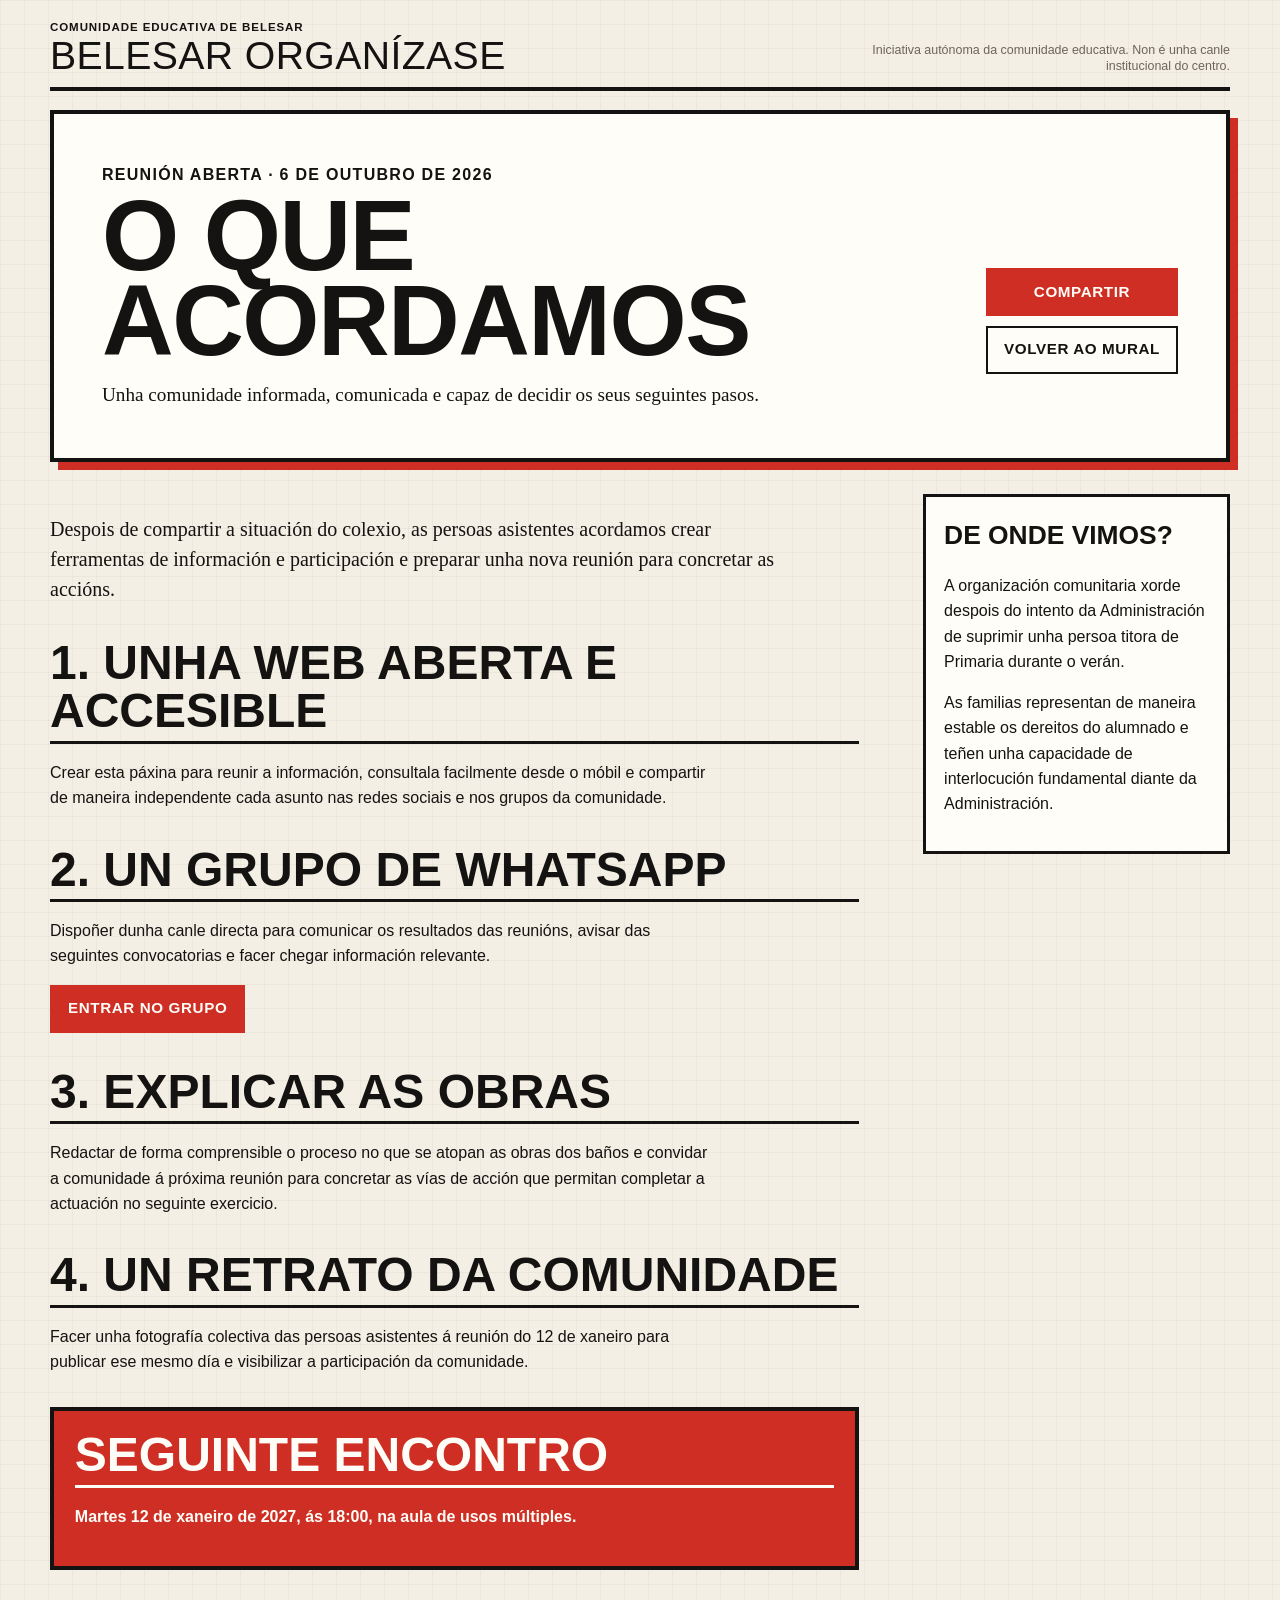
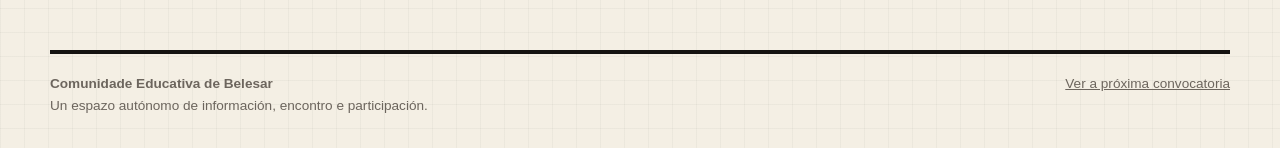
==== acordos/index.html @ 44ac3273 "Publicar web da comunidade educativa" ====
<!doctype html>
<html lang="gl">
  <head>
    <meta charset="utf-8">
    <meta name="viewport" content="width=device-width, initial-scale=1">
    <meta name="theme-color" content="#151311">
    <meta name="description" content="Acordos da reunión aberta da Comunidade Educativa de Belesar do 6 de outubro de 2026.">
    <meta property="og:title" content="Acordos da Comunidade Educativa de Belesar">
    <meta property="og:description" content="Información, participación, obras e próxima reunión da comunidade educativa.">
    <meta property="og:type" content="article">
    <title>Acordos da comunidade | Belesar organízase</title>
    <link rel="icon" type="image/png" href="../assets/icono-comunidade-belesar.png">
    <link rel="stylesheet" href="../assets/style.css">
    <script src="../assets/site.js" defer></script>
  </head>
  <body>
    <a class="skip-link" href="#contido">Ir ao contido</a>
    <header class="site-header">
      <a class="brand" href="../">
        <span class="brand-kicker">Comunidade Educativa de Belesar</span>
        <span class="brand-name">Belesar organízase</span>
      </a>
      <p class="header-note">Iniciativa autónoma da comunidade educativa. Non é unha canle institucional do centro.</p>
    </header>

    <main id="contido" class="page-shell">
      <header class="article-hero">
        <div>
          <span class="eyebrow">Reunión aberta · 6 de outubro de 2026</span>
          <h1>O que acordamos</h1>
          <p>Unha comunidade informada, comunicada e capaz de decidir os seus seguintes pasos.</p>
        </div>
        <div class="article-tools">
          <button class="button button-red" type="button" data-share data-share-title="Acordos da Comunidade Educativa de Belesar" data-share-text="Coñece os acordos da reunión aberta do 6 de outubro de 2026.">Compartir</button>
          <a class="button button-quiet" href="../">Volver ao mural</a>
          <p class="share-feedback" aria-live="polite"></p>
        </div>
      </header>

      <div class="article-body">
        <article class="article-main">
          <p class="lead">Despois de compartir a situación do colexio, as persoas asistentes acordamos crear ferramentas de información e participación e preparar unha nova reunión para concretar as accións.</p>

          <h2>1. Unha web aberta e accesible</h2>
          <p>Crear esta páxina para reunir a información, consultala facilmente desde o móbil e compartir de maneira independente cada asunto nas redes sociais e nos grupos da comunidade.</p>

          <h2>2. Un grupo de WhatsApp</h2>
          <p>Dispoñer dunha canle directa para comunicar os resultados das reunións, avisar das seguintes convocatorias e facer chegar información relevante.</p>
          <p><a class="button button-red" href="https://chat.whatsapp.com/Jjj1V3ggcwBAYQ2kE1mRBg" target="_blank" rel="noopener noreferrer">Entrar no grupo</a></p>

          <h2>3. Explicar as obras</h2>
          <p>Redactar de forma comprensible o proceso no que se atopan as obras dos baños e convidar a comunidade á próxima reunión para concretar as vías de acción que permitan completar a actuación no seguinte exercicio.</p>

          <h2>4. Un retrato da comunidade</h2>
          <p>Facer unha fotografía colectiva das persoas asistentes á reunión do 12 de xaneiro para publicar ese mesmo día e visibilizar a participación da comunidade.</p>

          <section class="demand">
            <h2>Seguinte encontro</h2>
            <p><strong>Martes 12 de xaneiro de 2027, ás 18:00, na aula de usos múltiples.</strong></p>
          </section>
        </article>

        <aside class="aside-card" aria-label="Orixe da iniciativa">
          <h2>De onde vimos?</h2>
          <p>A organización comunitaria xorde despois do intento da Administración de suprimir unha persoa titora de Primaria durante o verán.</p>
          <p>As familias representan de maneira estable os dereitos do alumnado e teñen unha capacidade de interlocución fundamental diante da Administración.</p>
        </aside>
      </div>
    </main>

    <footer class="site-footer">
      <p><strong>Comunidade Educativa de Belesar</strong><br>Un espazo autónomo de información, encontro e participación.</p>
      <p><a href="../proxima-asemblea/">Ver a próxima convocatoria</a></p>
    </footer>
  </body>
</html>
---- assets/style.css ----
:root {
  --ink: #151311;
  --paper: #f4efe4;
  --paper-light: #fffdf7;
  --red: #cf2e24;
  --line: #26221e;
  --muted: #6c655d;
  --max: 1180px;
}

* {
  box-sizing: border-box;
}

html {
  scroll-behavior: smooth;
}

body {
  margin: 0;
  color: var(--ink);
  background-color: var(--paper);
  background-image:
    linear-gradient(rgba(21, 19, 17, 0.035) 1px, transparent 1px),
    linear-gradient(90deg, rgba(21, 19, 17, 0.035) 1px, transparent 1px);
  background-size: 24px 24px;
  font-family: Arial, Helvetica, sans-serif;
  font-size: 1rem;
  line-height: 1.58;
}

a {
  color: inherit;
}

img {
  display: block;
  max-width: 100%;
}

button,
.button {
  min-height: 48px;
  border: 2px solid var(--ink);
  border-radius: 0;
  padding: 0.7rem 1rem;
  font: 800 0.95rem/1.1 Arial, Helvetica, sans-serif;
  text-transform: uppercase;
  letter-spacing: 0.04em;
  cursor: pointer;
}

.button {
  display: inline-flex;
  align-items: center;
  justify-content: center;
  text-decoration: none;
}

.button-primary {
  color: var(--paper-light);
  background: var(--ink);
}

.button-primary:hover,
.button-primary:focus-visible {
  color: var(--ink);
  background: var(--paper-light);
}

.button-red {
  color: var(--paper-light);
  background: var(--red);
  border-color: var(--red);
}

.button-red:hover,
.button-red:focus-visible {
  color: var(--red);
  background: var(--paper-light);
}

.button-quiet {
  color: var(--ink);
  background: transparent;
}

.button-quiet:hover,
.button-quiet:focus-visible {
  background: var(--ink);
  color: var(--paper-light);
}

:focus-visible {
  outline: 4px solid #2864d7;
  outline-offset: 3px;
}

.skip-link {
  position: absolute;
  left: 1rem;
  top: -10rem;
  z-index: 100;
  padding: 0.8rem 1rem;
  color: white;
  background: var(--ink);
}

.skip-link:focus {
  top: 1rem;
}

.site-header,
.page-shell,
.site-footer {
  width: min(calc(100% - 2rem), var(--max));
  margin-inline: auto;
}

.site-header {
  display: flex;
  align-items: flex-end;
  justify-content: space-between;
  gap: 1rem;
  padding: 1.15rem 0 0.8rem;
  border-bottom: 4px solid var(--ink);
}

.brand {
  color: var(--ink);
  text-decoration: none;
}

.brand-kicker,
.eyebrow,
.stamp,
.module-number,
.date-label {
  font-weight: 900;
  text-transform: uppercase;
  letter-spacing: 0.08em;
}

.brand-kicker {
  display: block;
  font-size: 0.72rem;
}

.brand-name {
  display: block;
  font-family: Impact, Haettenschweiler, "Arial Narrow Bold", sans-serif;
  font-size: clamp(1.55rem, 4vw, 2.45rem);
  line-height: 0.96;
  letter-spacing: 0.01em;
  text-transform: uppercase;
}

.header-note {
  max-width: 24rem;
  margin: 0;
  color: var(--muted);
  font-size: 0.78rem;
  line-height: 1.3;
  text-align: right;
}

.hero {
  display: grid;
  grid-template-columns: minmax(0, 1.45fr) minmax(270px, 0.7fr);
  gap: 0;
  margin: 1rem 0 2rem;
  border: 4px solid var(--ink);
  background: var(--paper-light);
  box-shadow: 10px 10px 0 var(--ink);
}

.hero-copy {
  padding: clamp(1.25rem, 4vw, 3rem);
  border-right: 4px solid var(--ink);
}

.hero h1,
.article-hero h1 {
  max-width: 13ch;
  margin: 0.35rem 0 1rem;
  font-family: Impact, Haettenschweiler, "Arial Narrow Bold", sans-serif;
  font-size: clamp(3.25rem, 9vw, 7.8rem);
  font-weight: 900;
  line-height: 0.86;
  letter-spacing: -0.015em;
  text-transform: uppercase;
}

.hero-deck {
  max-width: 42rem;
  margin: 0;
  font-family: Georgia, "Times New Roman", serif;
  font-size: clamp(1.08rem, 2vw, 1.45rem);
  line-height: 1.4;
}

.event-ticket {
  display: flex;
  flex-direction: column;
  justify-content: space-between;
  gap: 2rem;
  padding: 1.4rem;
  color: var(--paper-light);
  background: var(--red);
}

.event-ticket .stamp {
  display: inline-block;
  align-self: flex-start;
  padding: 0.3rem 0.45rem;
  border: 2px solid currentColor;
  transform: rotate(-2deg);
  font-size: 0.78rem;
}

.event-date {
  margin: 0;
  font-family: Impact, Haettenschweiler, "Arial Narrow Bold", sans-serif;
  font-size: clamp(3rem, 7vw, 5.8rem);
  line-height: 0.85;
  text-transform: uppercase;
}

.event-place {
  margin: 0.8rem 0 1.25rem;
  font-weight: 800;
  line-height: 1.3;
}

.event-ticket .button {
  width: 100%;
  color: var(--ink);
  background: var(--paper-light);
}

.event-ticket .button:hover,
.event-ticket .button:focus-visible {
  color: var(--paper-light);
  background: var(--ink);
}

.section-heading {
  display: flex;
  align-items: center;
  gap: 0.8rem;
  margin: 2.6rem 0 1rem;
  padding-bottom: 0.55rem;
  border-bottom: 4px solid var(--ink);
}

.section-heading h2 {
  margin: 0;
  font-family: Impact, Haettenschweiler, "Arial Narrow Bold", sans-serif;
  font-size: clamp(2rem, 5vw, 4rem);
  line-height: 1;
  text-transform: uppercase;
}

.section-marker {
  display: grid;
  flex: 0 0 auto;
  width: 2.4rem;
  height: 2.4rem;
  place-items: center;
  color: var(--paper-light);
  background: var(--red);
  font-weight: 900;
}

.mural-grid {
  display: grid;
  grid-template-columns: repeat(12, 1fr);
  gap: 1rem;
}

.module {
  position: relative;
  display: flex;
  min-height: 19rem;
  flex-direction: column;
  padding: 1.2rem;
  border: 3px solid var(--ink);
  background: var(--paper-light);
}

.module:nth-child(1),
.module:nth-child(4) {
  grid-column: span 7;
}

.module:nth-child(2),
.module:nth-child(3) {
  grid-column: span 5;
}

.module-number {
  color: var(--red);
  font-size: 0.78rem;
}

.module h3 {
  max-width: 14ch;
  margin: 0.7rem 0;
  font-family: Impact, Haettenschweiler, "Arial Narrow Bold", sans-serif;
  font-size: clamp(2.1rem, 4vw, 3.7rem);
  line-height: 0.95;
  text-transform: uppercase;
}

.module p {
  max-width: 42rem;
  margin: 0 0 1rem;
}

.module-actions {
  display: flex;
  flex-wrap: wrap;
  gap: 0.55rem;
  margin-top: auto;
  padding-top: 1rem;
}

.whatsapp-panel {
  display: grid;
  grid-template-columns: minmax(170px, 260px) minmax(0, 1fr);
  gap: clamp(1.25rem, 4vw, 3rem);
  align-items: center;
  margin: 2rem 0;
  padding: clamp(1rem, 4vw, 2.5rem);
  border: 4px solid var(--ink);
  background: var(--ink);
  color: var(--paper-light);
}

.group-icon {
  overflow: hidden;
  aspect-ratio: 1;
  border: 5px solid var(--paper-light);
  border-radius: 50%;
  background: var(--paper-light);
}

.group-icon img {
  width: 100%;
  height: 100%;
  object-fit: cover;
}

.whatsapp-panel h2 {
  margin: 0 0 0.5rem;
  font-family: Impact, Haettenschweiler, "Arial Narrow Bold", sans-serif;
  font-size: clamp(2rem, 5vw, 4.5rem);
  line-height: 0.95;
  text-transform: uppercase;
}

.whatsapp-panel p {
  max-width: 45rem;
}

.photo-note {
  margin: 2rem 0;
  padding: 1.2rem;
  border-top: 4px solid var(--red);
  border-bottom: 4px solid var(--red);
  font-family: Georgia, "Times New Roman", serif;
  font-size: 1.2rem;
  font-weight: 700;
  text-align: center;
}

.site-footer {
  display: grid;
  grid-template-columns: 1fr auto;
  gap: 1rem;
  margin-top: 3rem;
  padding: 1.2rem 0 2rem;
  border-top: 4px solid var(--ink);
  color: var(--muted);
  font-size: 0.85rem;
}

.site-footer p {
  margin: 0;
}

.article-hero {
  display: grid;
  grid-template-columns: minmax(0, 1fr) auto;
  gap: 1.5rem;
  align-items: end;
  margin: 1.2rem 0 2rem;
  padding: clamp(1.3rem, 4vw, 3rem);
  border: 4px solid var(--ink);
  background: var(--paper-light);
  box-shadow: 8px 8px 0 var(--red);
}

.article-hero h1 {
  max-width: 16ch;
  font-size: clamp(2.8rem, 8vw, 6.2rem);
}

.article-hero p {
  max-width: 45rem;
  margin: 0;
  font-family: Georgia, "Times New Roman", serif;
  font-size: 1.2rem;
}

.article-tools {
  display: flex;
  flex-direction: column;
  gap: 0.6rem;
  min-width: 12rem;
}

.article-body {
  display: grid;
  grid-template-columns: minmax(0, 1fr) minmax(250px, 0.38fr);
  gap: clamp(1.5rem, 5vw, 4rem);
  align-items: start;
}

.article-main {
  min-width: 0;
}

.article-main h2,
.article-main h3,
.aside-card h2 {
  font-family: Impact, Haettenschweiler, "Arial Narrow Bold", sans-serif;
  text-transform: uppercase;
}

.article-main h2 {
  margin: 2.2rem 0 0.7rem;
  padding-bottom: 0.35rem;
  border-bottom: 3px solid var(--ink);
  font-size: clamp(1.8rem, 4vw, 3rem);
  line-height: 1;
}

.article-main h3 {
  margin: 1.5rem 0 0.4rem;
  font-size: 1.45rem;
}

.article-main p,
.article-main li {
  max-width: 74ch;
}

.article-main li + li {
  margin-top: 0.45rem;
}

.lead {
  font-family: Georgia, "Times New Roman", serif;
  font-size: 1.25rem;
  line-height: 1.5;
}

.timeline {
  margin: 1.5rem 0;
  border-left: 5px solid var(--red);
}

.timeline-step {
  position: relative;
  padding: 0.25rem 0 1.4rem 1.4rem;
}

.timeline-step::before {
  content: "";
  position: absolute;
  left: -0.72rem;
  top: 0.35rem;
  width: 0.9rem;
  height: 0.9rem;
  border: 3px solid var(--paper);
  background: var(--red);
}

.timeline-step:last-child {
  padding-bottom: 0.2rem;
}

.timeline-step h3,
.timeline-step p {
  margin-top: 0;
}

.demand {
  margin: 2rem 0;
  padding: 1.3rem;
  border: 4px solid var(--ink);
  background: var(--red);
  color: var(--paper-light);
}

.demand h2 {
  border-color: currentColor;
  margin-top: 0;
}

.aside-card {
  position: sticky;
  top: 1rem;
  padding: 1.15rem;
  border: 3px solid var(--ink);
  background: var(--paper-light);
}

.aside-card h2 {
  margin: 0 0 0.8rem;
  font-size: 1.65rem;
}

.fact-list {
  margin: 0;
  padding: 0;
  list-style: none;
}

.fact-list li {
  padding: 0.75rem 0;
  border-top: 1px solid var(--ink);
}

.fact-list strong {
  display: block;
  color: var(--red);
  text-transform: uppercase;
  letter-spacing: 0.04em;
}

.source-note {
  margin: 2rem 0 0;
  padding: 1rem;
  border-left: 5px solid var(--ink);
  background: rgba(255, 253, 247, 0.74);
  color: var(--muted);
  font-size: 0.9rem;
}

.source-note a {
  font-weight: 700;
}

.share-feedback {
  min-height: 1.4em;
  margin: 0.4rem 0 0;
  color: var(--muted);
  font-size: 0.85rem;
}

@media (max-width: 820px) {
  .hero,
  .article-hero,
  .article-body {
    grid-template-columns: 1fr;
  }

  .hero-copy {
    border-right: 0;
    border-bottom: 4px solid var(--ink);
  }

  .module:nth-child(n) {
    grid-column: 1 / -1;
  }

  .article-tools {
    flex-direction: row;
    flex-wrap: wrap;
  }

  .aside-card {
    position: static;
  }
}

@media (max-width: 600px) {
  body {
    background-size: 18px 18px;
  }

  .site-header {
    align-items: flex-start;
    flex-direction: column;
  }

  .header-note {
    text-align: left;
  }

  .hero {
    box-shadow: 6px 6px 0 var(--ink);
  }

  .hero h1 {
    font-size: clamp(3rem, 18vw, 5rem);
  }

  .event-ticket {
    gap: 1rem;
  }

  .module {
    min-height: 0;
  }

  .whatsapp-panel {
    grid-template-columns: 1fr;
    text-align: center;
  }

  .group-icon {
    width: min(68vw, 240px);
    margin-inline: auto;
  }

  .site-footer {
    grid-template-columns: 1fr;
  }

  .article-hero {
    box-shadow: 5px 5px 0 var(--red);
  }

  .article-tools,
  .article-tools .button {
    width: 100%;
  }
}

@media (prefers-reduced-motion: reduce) {
  html {
    scroll-behavior: auto;
  }
}

@media print {
  body {
    background: white;
  }

  .site-header,
  .article-tools,
  .button,
  .site-footer {
    display: none !important;
  }

  .hero,
  .article-hero,
  .module,
  .whatsapp-panel,
  .aside-card,
  .demand {
    box-shadow: none;
    break-inside: avoid;
  }
}
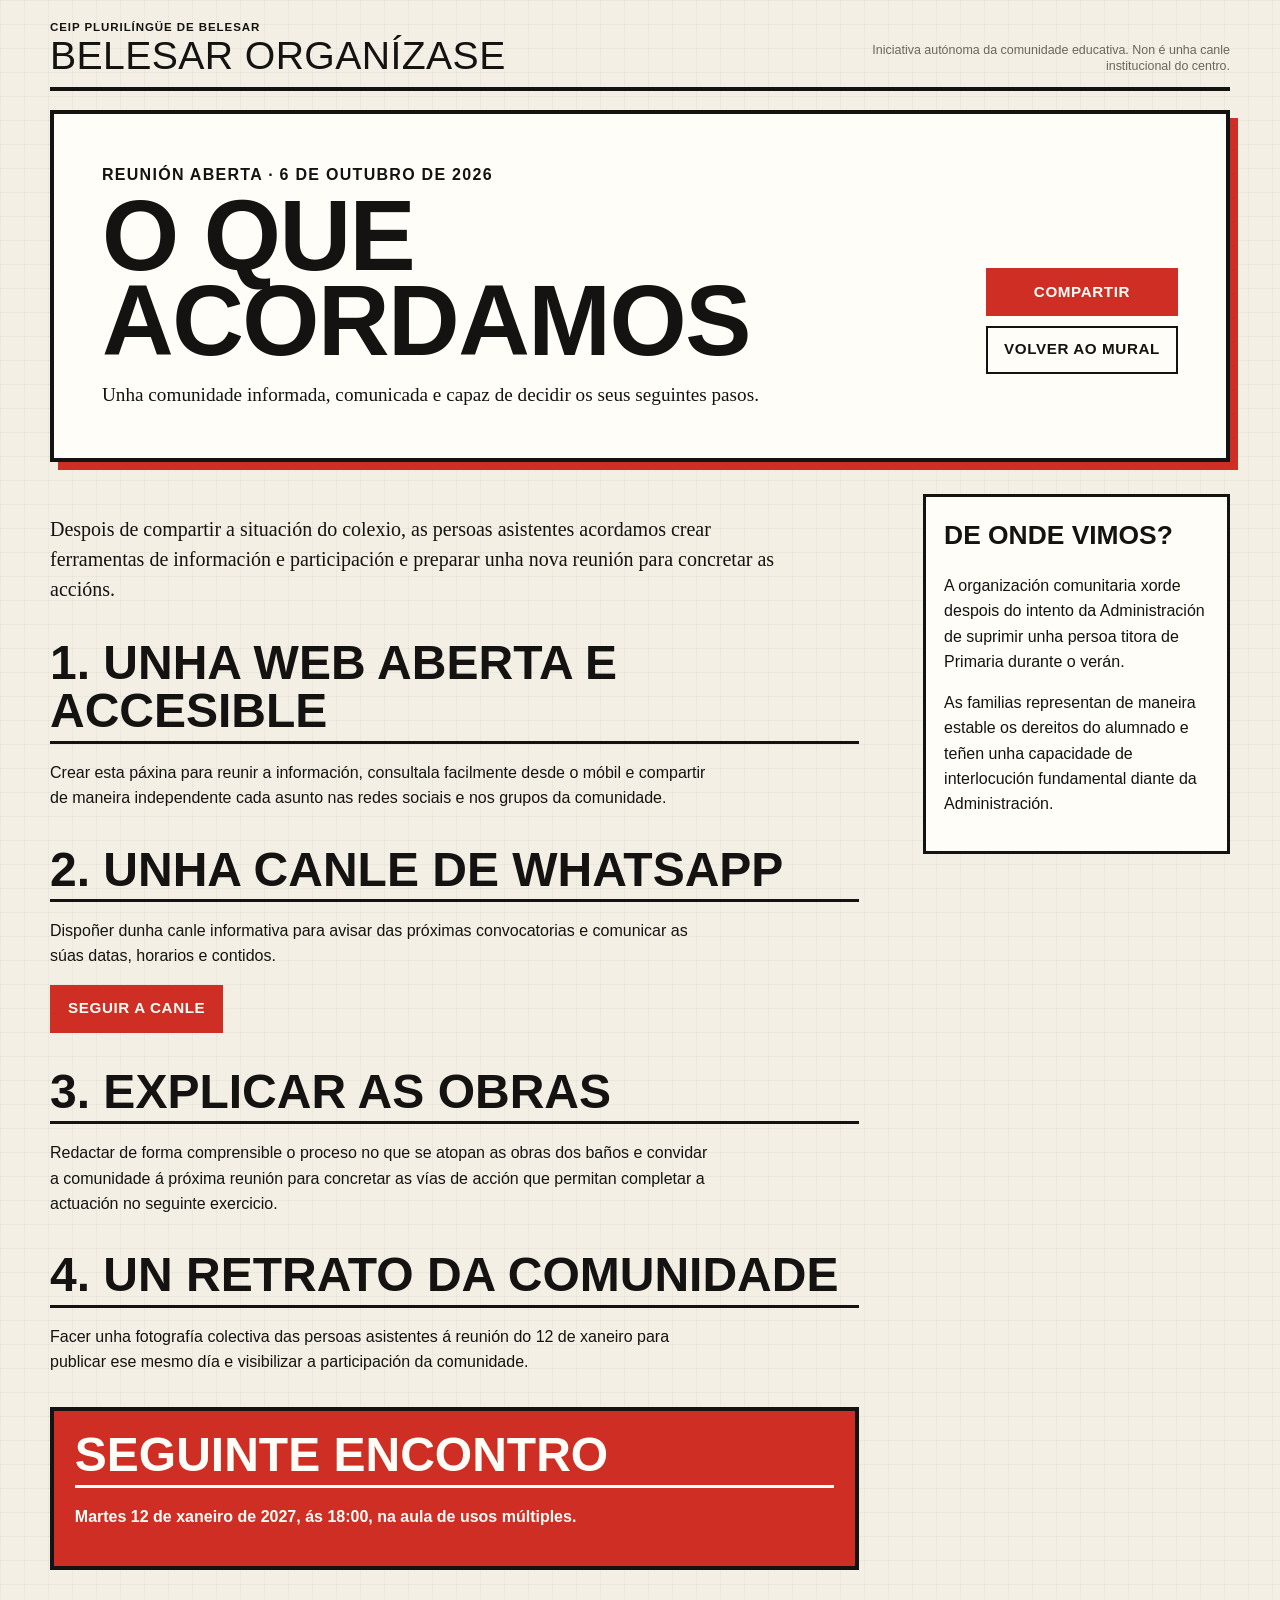
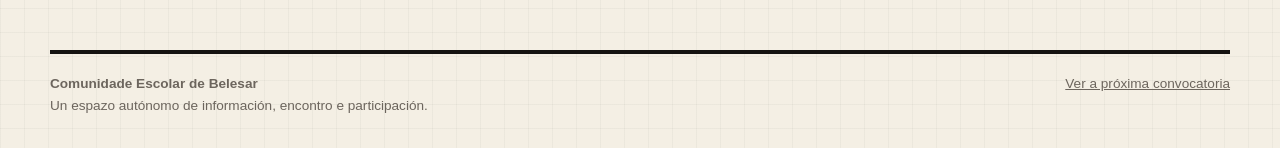
==== commit 469cf9a7: "Actualizar nome, canle e espazo para a foto" ====
--- a/acordos/index.html
+++ b/acordos/index.html
@@ -4,12 +4,12 @@
     <meta charset="utf-8">
     <meta name="viewport" content="width=device-width, initial-scale=1">
     <meta name="theme-color" content="#151311">
-    <meta name="description" content="Acordos da reunión aberta da Comunidade Educativa de Belesar do 6 de outubro de 2026.">
-    <meta property="og:title" content="Acordos da Comunidade Educativa de Belesar">
+    <meta name="description" content="Acordos da reunión aberta da comunidade escolar do CEIP Plurilíngüe de Belesar do 6 de outubro de 2026.">
+    <meta property="og:title" content="Acordos da comunidade escolar do CEIP Plurilíngüe de Belesar">
     <meta property="og:description" content="Información, participación, obras e próxima reunión da comunidade educativa.">
     <meta property="og:type" content="article">
     <title>Acordos da comunidade | Belesar organízase</title>
-    <link rel="icon" type="image/png" href="../assets/icono-comunidade-belesar.png">
+    <link rel="icon" type="image/png" href="../assets/icono-comunidade-belesar-v2.png">
     <link rel="stylesheet" href="../assets/style.css">
     <script src="../assets/site.js" defer></script>
   </head>
@@ -17,7 +17,7 @@
     <a class="skip-link" href="#contido">Ir ao contido</a>
     <header class="site-header">
       <a class="brand" href="../">
-        <span class="brand-kicker">Comunidade Educativa de Belesar</span>
+        <span class="brand-kicker">CEIP Plurilíngüe de Belesar</span>
         <span class="brand-name">Belesar organízase</span>
       </a>
       <p class="header-note">Iniciativa autónoma da comunidade educativa. Non é unha canle institucional do centro.</p>
@@ -31,7 +31,7 @@
           <p>Unha comunidade informada, comunicada e capaz de decidir os seus seguintes pasos.</p>
         </div>
         <div class="article-tools">
-          <button class="button button-red" type="button" data-share data-share-title="Acordos da Comunidade Educativa de Belesar" data-share-text="Coñece os acordos da reunión aberta do 6 de outubro de 2026.">Compartir</button>
+          <button class="button button-red" type="button" data-share data-share-title="Acordos da comunidade escolar do CEIP Plurilíngüe de Belesar" data-share-text="Coñece os acordos da reunión aberta do 6 de outubro de 2026.">Compartir</button>
           <a class="button button-quiet" href="../">Volver ao mural</a>
           <p class="share-feedback" aria-live="polite"></p>
         </div>
@@ -44,9 +44,9 @@
           <h2>1. Unha web aberta e accesible</h2>
           <p>Crear esta páxina para reunir a información, consultala facilmente desde o móbil e compartir de maneira independente cada asunto nas redes sociais e nos grupos da comunidade.</p>
 
-          <h2>2. Un grupo de WhatsApp</h2>
-          <p>Dispoñer dunha canle directa para comunicar os resultados das reunións, avisar das seguintes convocatorias e facer chegar información relevante.</p>
-          <p><a class="button button-red" href="https://chat.whatsapp.com/Jjj1V3ggcwBAYQ2kE1mRBg" target="_blank" rel="noopener noreferrer">Entrar no grupo</a></p>
+          <h2>2. Unha canle de WhatsApp</h2>
+          <p>Dispoñer dunha canle informativa para avisar das próximas convocatorias e comunicar as súas datas, horarios e contidos.</p>
+          <p><a class="button button-red" href="https://whatsapp.com/channel/0029VbDdjTV7DAX4DsP3o124" target="_blank" rel="noopener noreferrer">Seguir a canle</a></p>
 
           <h2>3. Explicar as obras</h2>
           <p>Redactar de forma comprensible o proceso no que se atopan as obras dos baños e convidar a comunidade á próxima reunión para concretar as vías de acción que permitan completar a actuación no seguinte exercicio.</p>
@@ -69,7 +69,7 @@
     </main>
 
     <footer class="site-footer">
-      <p><strong>Comunidade Educativa de Belesar</strong><br>Un espazo autónomo de información, encontro e participación.</p>
+      <p><strong>Comunidade Escolar de Belesar</strong><br>Un espazo autónomo de información, encontro e participación.</p>
       <p><a href="../proxima-asemblea/">Ver a próxima convocatoria</a></p>
     </footer>
   </body>
--- a/assets/style.css
+++ b/assets/style.css
@@ -363,15 +363,43 @@
   max-width: 45rem;
 }
 
-.photo-note {
+.photo-placeholder {
+  display: grid;
+  grid-template-columns: minmax(0, 1.35fr) minmax(260px, 0.65fr);
   margin: 2rem 0;
-  padding: 1.2rem;
-  border-top: 4px solid var(--red);
-  border-bottom: 4px solid var(--red);
+  border: 4px solid var(--ink);
+  background: var(--paper-light);
+  box-shadow: 8px 8px 0 var(--red);
+}
+
+.photo-placeholder img {
+  width: 100%;
+  height: 100%;
+  min-height: 320px;
+  border-right: 4px solid var(--ink);
+  object-fit: cover;
+}
+
+.photo-copy {
+  display: flex;
+  flex-direction: column;
+  justify-content: center;
+  padding: clamp(1.25rem, 4vw, 2.5rem);
+}
+
+.photo-copy h2 {
+  margin: 0.55rem 0 1rem;
+  font-family: Impact, Haettenschweiler, "Arial Narrow Bold", sans-serif;
+  font-size: clamp(2.1rem, 5vw, 4.5rem);
+  line-height: 0.95;
+  text-transform: uppercase;
+}
+
+.photo-copy p {
+  margin: 0;
   font-family: Georgia, "Times New Roman", serif;
-  font-size: 1.2rem;
+  font-size: 1.15rem;
   font-weight: 700;
-  text-align: center;
 }
 
 .site-footer {
@@ -621,6 +649,16 @@
     text-align: center;
   }
 
+  .photo-placeholder {
+    grid-template-columns: 1fr;
+  }
+
+  .photo-placeholder img {
+    min-height: 0;
+    border-right: 0;
+    border-bottom: 4px solid var(--ink);
+  }
+
   .group-icon {
     width: min(68vw, 240px);
     margin-inline: auto;
@@ -662,6 +700,7 @@
   .article-hero,
   .module,
   .whatsapp-panel,
+  .photo-placeholder,
   .aside-card,
   .demand {
     box-shadow: none;
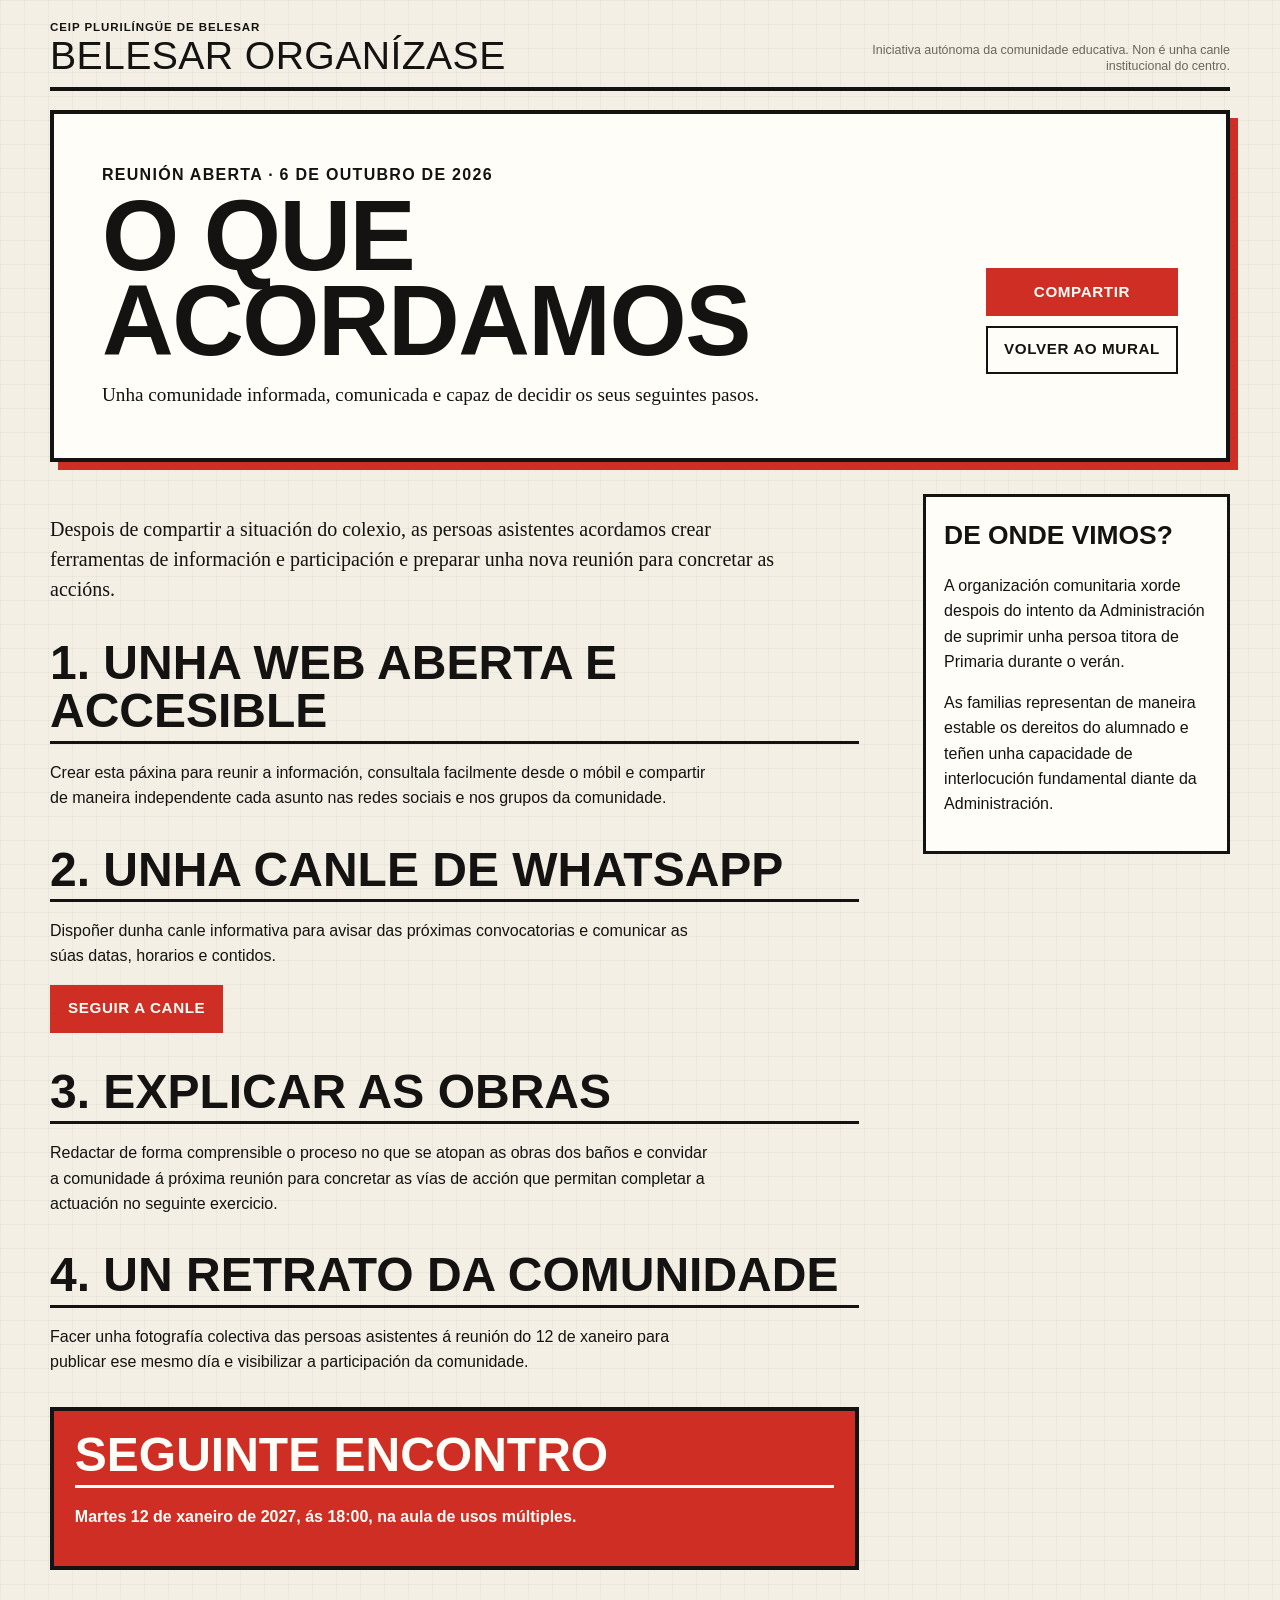
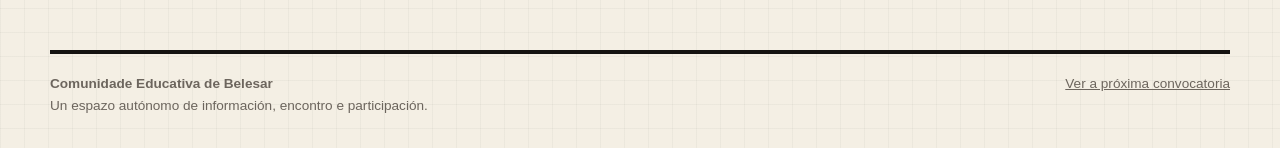
==== commit 32d0874c: "Corrixir textos e deseño responsivo" ====
--- a/acordos/index.html
+++ b/acordos/index.html
@@ -4,12 +4,12 @@
     <meta charset="utf-8">
     <meta name="viewport" content="width=device-width, initial-scale=1">
     <meta name="theme-color" content="#151311">
-    <meta name="description" content="Acordos da reunión aberta da comunidade escolar do CEIP Plurilíngüe de Belesar do 6 de outubro de 2026.">
-    <meta property="og:title" content="Acordos da comunidade escolar do CEIP Plurilíngüe de Belesar">
+    <meta name="description" content="Acordos da reunión aberta da comunidade educativa do CEIP Plurilíngüe de Belesar do 6 de outubro de 2026.">
+    <meta property="og:title" content="Acordos da comunidade educativa do CEIP Plurilíngüe de Belesar">
     <meta property="og:description" content="Información, participación, obras e próxima reunión da comunidade educativa.">
     <meta property="og:type" content="article">
     <title>Acordos da comunidade | Belesar organízase</title>
-    <link rel="icon" type="image/png" href="../assets/icono-comunidade-belesar-v2.png">
+    <link rel="icon" type="image/png" href="../assets/icono-comunidade-belesar-v3.png">
     <link rel="stylesheet" href="../assets/style.css">
     <script src="../assets/site.js" defer></script>
   </head>
@@ -31,7 +31,7 @@
           <p>Unha comunidade informada, comunicada e capaz de decidir os seus seguintes pasos.</p>
         </div>
         <div class="article-tools">
-          <button class="button button-red" type="button" data-share data-share-title="Acordos da comunidade escolar do CEIP Plurilíngüe de Belesar" data-share-text="Coñece os acordos da reunión aberta do 6 de outubro de 2026.">Compartir</button>
+          <button class="button button-red" type="button" data-share data-share-title="Acordos da comunidade educativa do CEIP Plurilíngüe de Belesar" data-share-text="Coñece os acordos da reunión aberta do 6 de outubro de 2026.">Compartir</button>
           <a class="button button-quiet" href="../">Volver ao mural</a>
           <p class="share-feedback" aria-live="polite"></p>
         </div>
@@ -69,7 +69,7 @@
     </main>
 
     <footer class="site-footer">
-      <p><strong>Comunidade Escolar de Belesar</strong><br>Un espazo autónomo de información, encontro e participación.</p>
+      <p><strong>Comunidade Educativa de Belesar</strong><br>Un espazo autónomo de información, encontro e participación.</p>
       <p><a href="../proxima-asemblea/">Ver a próxima convocatoria</a></p>
     </footer>
   </body>
--- a/assets/style.css
+++ b/assets/style.css
@@ -47,6 +47,8 @@
   font: 800 0.95rem/1.1 Arial, Helvetica, sans-serif;
   text-transform: uppercase;
   letter-spacing: 0.04em;
+  overflow-wrap: anywhere;
+  text-align: center;
   cursor: pointer;
 }
 
@@ -166,7 +168,8 @@
 
 .hero {
   display: grid;
-  grid-template-columns: minmax(0, 1.45fr) minmax(270px, 0.7fr);
+  overflow: hidden;
+  grid-template-columns: minmax(0, 1.15fr) minmax(340px, 0.85fr);
   gap: 0;
   margin: 1rem 0 2rem;
   border: 4px solid var(--ink);
@@ -175,6 +178,7 @@
 }
 
 .hero-copy {
+  min-width: 0;
   padding: clamp(1.25rem, 4vw, 3rem);
   border-right: 4px solid var(--ink);
 }
@@ -191,6 +195,13 @@
   text-transform: uppercase;
 }
 
+.hero h1 {
+  max-width: 100%;
+  font-size: clamp(3.1rem, 8.2vw, 7.2rem);
+  line-height: 0.98;
+  letter-spacing: 0.005em;
+}
+
 .hero-deck {
   max-width: 42rem;
   margin: 0;
@@ -201,10 +212,13 @@
 
 .event-ticket {
   display: flex;
+  width: 100%;
+  min-width: 0;
+  min-height: 31rem;
   flex-direction: column;
   justify-content: space-between;
-  gap: 2rem;
-  padding: 1.4rem;
+  gap: 2.5rem;
+  padding: clamp(1.6rem, 3vw, 2.5rem);
   color: var(--paper-light);
   background: var(--red);
 }
@@ -212,22 +226,26 @@
 .event-ticket .stamp {
   display: inline-block;
   align-self: flex-start;
-  padding: 0.3rem 0.45rem;
-  border: 2px solid currentColor;
+  padding: 0.65rem 0.85rem;
+  border: 3px solid currentColor;
   transform: rotate(-2deg);
-  font-size: 0.78rem;
+  font-family: Impact, Haettenschweiler, "Arial Narrow Bold", sans-serif;
+  font-size: clamp(1.75rem, 3.5vw, 2.75rem);
+  line-height: 0.95;
+  max-width: 100%;
 }
 
 .event-date {
   margin: 0;
   font-family: Impact, Haettenschweiler, "Arial Narrow Bold", sans-serif;
-  font-size: clamp(3rem, 7vw, 5.8rem);
+  font-size: clamp(4.2rem, 8vw, 7rem);
   line-height: 0.85;
   text-transform: uppercase;
 }
 
 .event-place {
-  margin: 0.8rem 0 1.25rem;
+  margin: 1rem 0 1.5rem;
+  font-size: 1.15rem;
   font-weight: 800;
   line-height: 1.3;
 }
@@ -382,16 +400,19 @@
 
 .photo-copy {
   display: flex;
+  min-width: 0;
   flex-direction: column;
   justify-content: center;
   padding: clamp(1.25rem, 4vw, 2.5rem);
 }
 
 .photo-copy h2 {
+  max-width: 100%;
   margin: 0.55rem 0 1rem;
   font-family: Impact, Haettenschweiler, "Arial Narrow Bold", sans-serif;
-  font-size: clamp(2.1rem, 5vw, 4.5rem);
-  line-height: 0.95;
+  font-size: clamp(1.9rem, 3.1vw, 3.2rem);
+  line-height: 1;
+  overflow-wrap: anywhere;
   text-transform: uppercase;
 }
 
@@ -588,7 +609,7 @@
   font-size: 0.85rem;
 }
 
-@media (max-width: 820px) {
+@media (max-width: 900px) {
   .hero,
   .article-hero,
   .article-body {
@@ -614,41 +635,7 @@
   }
 }
 
-@media (max-width: 600px) {
-  body {
-    background-size: 18px 18px;
-  }
-
-  .site-header {
-    align-items: flex-start;
-    flex-direction: column;
-  }
-
-  .header-note {
-    text-align: left;
-  }
-
-  .hero {
-    box-shadow: 6px 6px 0 var(--ink);
-  }
-
-  .hero h1 {
-    font-size: clamp(3rem, 18vw, 5rem);
-  }
-
-  .event-ticket {
-    gap: 1rem;
-  }
-
-  .module {
-    min-height: 0;
-  }
-
-  .whatsapp-panel {
-    grid-template-columns: 1fr;
-    text-align: center;
-  }
-
+@media (max-width: 960px) {
   .photo-placeholder {
     grid-template-columns: 1fr;
   }
@@ -658,6 +645,50 @@
     border-right: 0;
     border-bottom: 4px solid var(--ink);
   }
+}
+
+@media (max-width: 600px) {
+  body {
+    background-size: 18px 18px;
+  }
+
+  .site-header {
+    align-items: flex-start;
+    flex-direction: column;
+  }
+
+  .header-note {
+    text-align: left;
+  }
+
+  .hero {
+    box-shadow: 6px 6px 0 var(--ink);
+  }
+
+  .hero h1 {
+    font-size: clamp(2.1rem, 10.8vw, 3.5rem);
+    letter-spacing: 0.01em;
+  }
+
+  .event-ticket {
+    min-height: 25rem;
+    gap: 1rem;
+    padding-inline: 1.25rem;
+  }
+
+  .event-ticket .stamp {
+    transform: rotate(-1deg);
+    font-size: clamp(1.6rem, 8vw, 2.3rem);
+  }
+
+  .module {
+    min-height: 0;
+  }
+
+  .whatsapp-panel {
+    grid-template-columns: 1fr;
+    text-align: center;
+  }
 
   .group-icon {
     width: min(68vw, 240px);
@@ -669,10 +700,22 @@
   }
 
   .article-hero {
+    padding: 1rem;
     box-shadow: 5px 5px 0 var(--red);
   }
 
-  .article-tools,
+  .article-hero h1 {
+    max-width: 100%;
+    font-size: clamp(2rem, 10vw, 3rem);
+    line-height: 0.98;
+    overflow-wrap: anywhere;
+  }
+
+  .article-tools {
+    width: auto;
+    min-width: 0;
+  }
+
   .article-tools .button {
     width: 100%;
   }
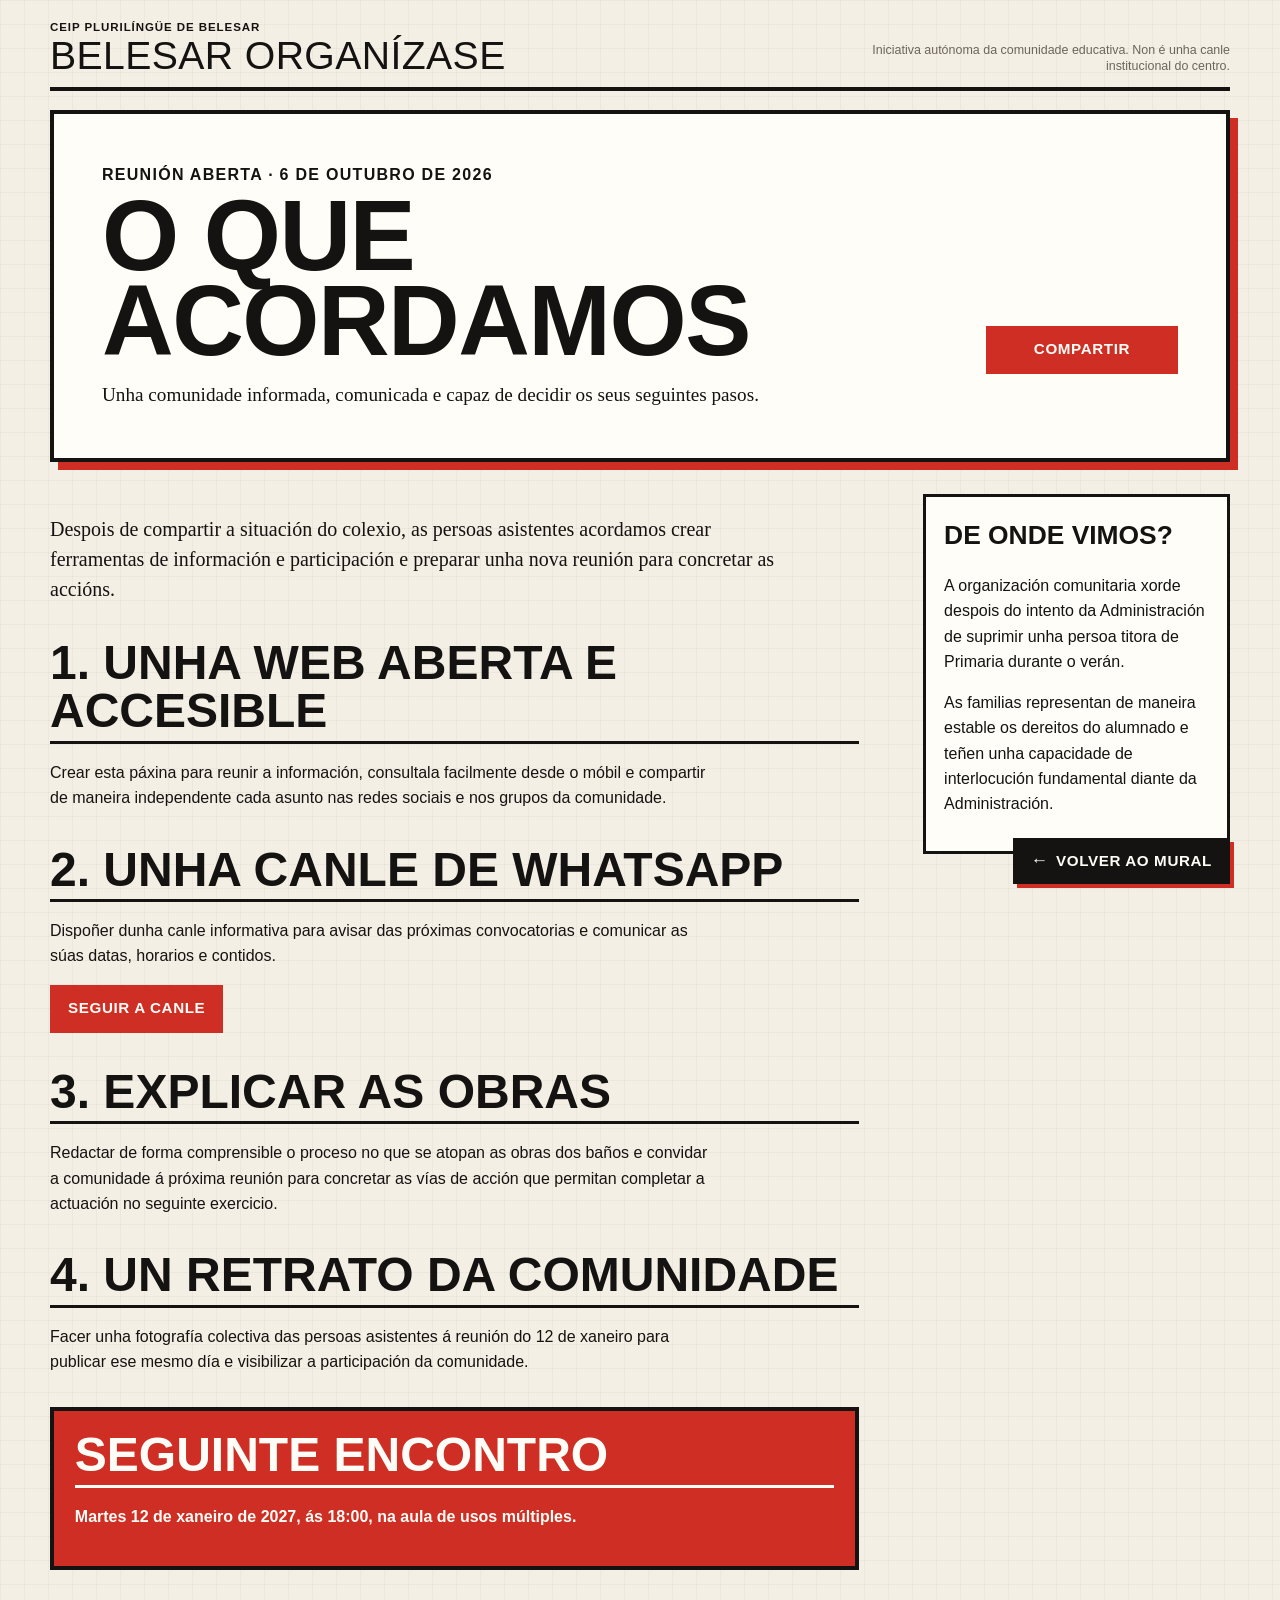
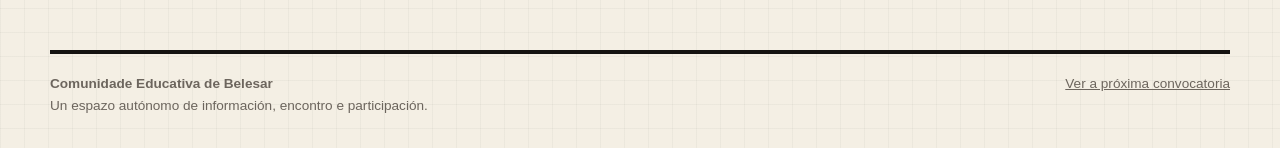
==== commit b6af5887: "Mellorar navegación e mensaxes da web" ====
--- a/acordos/index.html
+++ b/acordos/index.html
@@ -32,7 +32,7 @@
         </div>
         <div class="article-tools">
           <button class="button button-red" type="button" data-share data-share-title="Acordos da comunidade educativa do CEIP Plurilíngüe de Belesar" data-share-text="Coñece os acordos da reunión aberta do 6 de outubro de 2026.">Compartir</button>
-          <a class="button button-quiet" href="../">Volver ao mural</a>
+          <a class="button back-to-mural" href="../">Volver ao mural</a>
           <p class="share-feedback" aria-live="polite"></p>
         </div>
       </header>
--- a/assets/style.css
+++ b/assets/style.css
@@ -219,8 +219,8 @@
   justify-content: space-between;
   gap: 2.5rem;
   padding: clamp(1.6rem, 3vw, 2.5rem);
-  color: var(--paper-light);
-  background: var(--red);
+  color: var(--red);
+  background: var(--paper-light);
 }
 
 .event-ticket .stamp {
@@ -252,14 +252,15 @@
 
 .event-ticket .button {
   width: 100%;
-  color: var(--ink);
-  background: var(--paper-light);
+  color: var(--paper-light);
+  background: var(--red);
+  border-color: var(--red);
 }
 
 .event-ticket .button:hover,
 .event-ticket .button:focus-visible {
-  color: var(--paper-light);
-  background: var(--ink);
+  color: var(--red);
+  background: var(--paper-light);
 }
 
 .section-heading {
@@ -469,6 +470,31 @@
   min-width: 12rem;
 }
 
+.back-to-mural {
+  position: fixed;
+  right: max(1rem, calc((100vw - var(--max)) / 2));
+  bottom: max(1rem, env(safe-area-inset-bottom));
+  z-index: 50;
+  width: auto;
+  min-height: 46px;
+  color: var(--paper-light);
+  background: var(--ink);
+  border-color: var(--ink);
+  box-shadow: 4px 4px 0 var(--red);
+}
+
+.back-to-mural::before {
+  content: "←";
+  margin-right: 0.45rem;
+  font-size: 1.15em;
+}
+
+.back-to-mural:hover,
+.back-to-mural:focus-visible {
+  color: var(--ink);
+  background: var(--paper-light);
+}
+
 .article-body {
   display: grid;
   grid-template-columns: minmax(0, 1fr) minmax(250px, 0.38fr);
@@ -719,6 +745,17 @@
   .article-tools .button {
     width: 100%;
   }
+
+  .article-tools .back-to-mural {
+    right: 0.75rem;
+    bottom: max(0.75rem, env(safe-area-inset-bottom));
+    width: auto;
+    max-width: calc(100vw - 1.5rem);
+    min-height: 44px;
+    padding: 0.6rem 0.8rem;
+    box-shadow: 3px 3px 0 var(--red);
+    font-size: 0.82rem;
+  }
 }
 
 @media (prefers-reduced-motion: reduce) {
